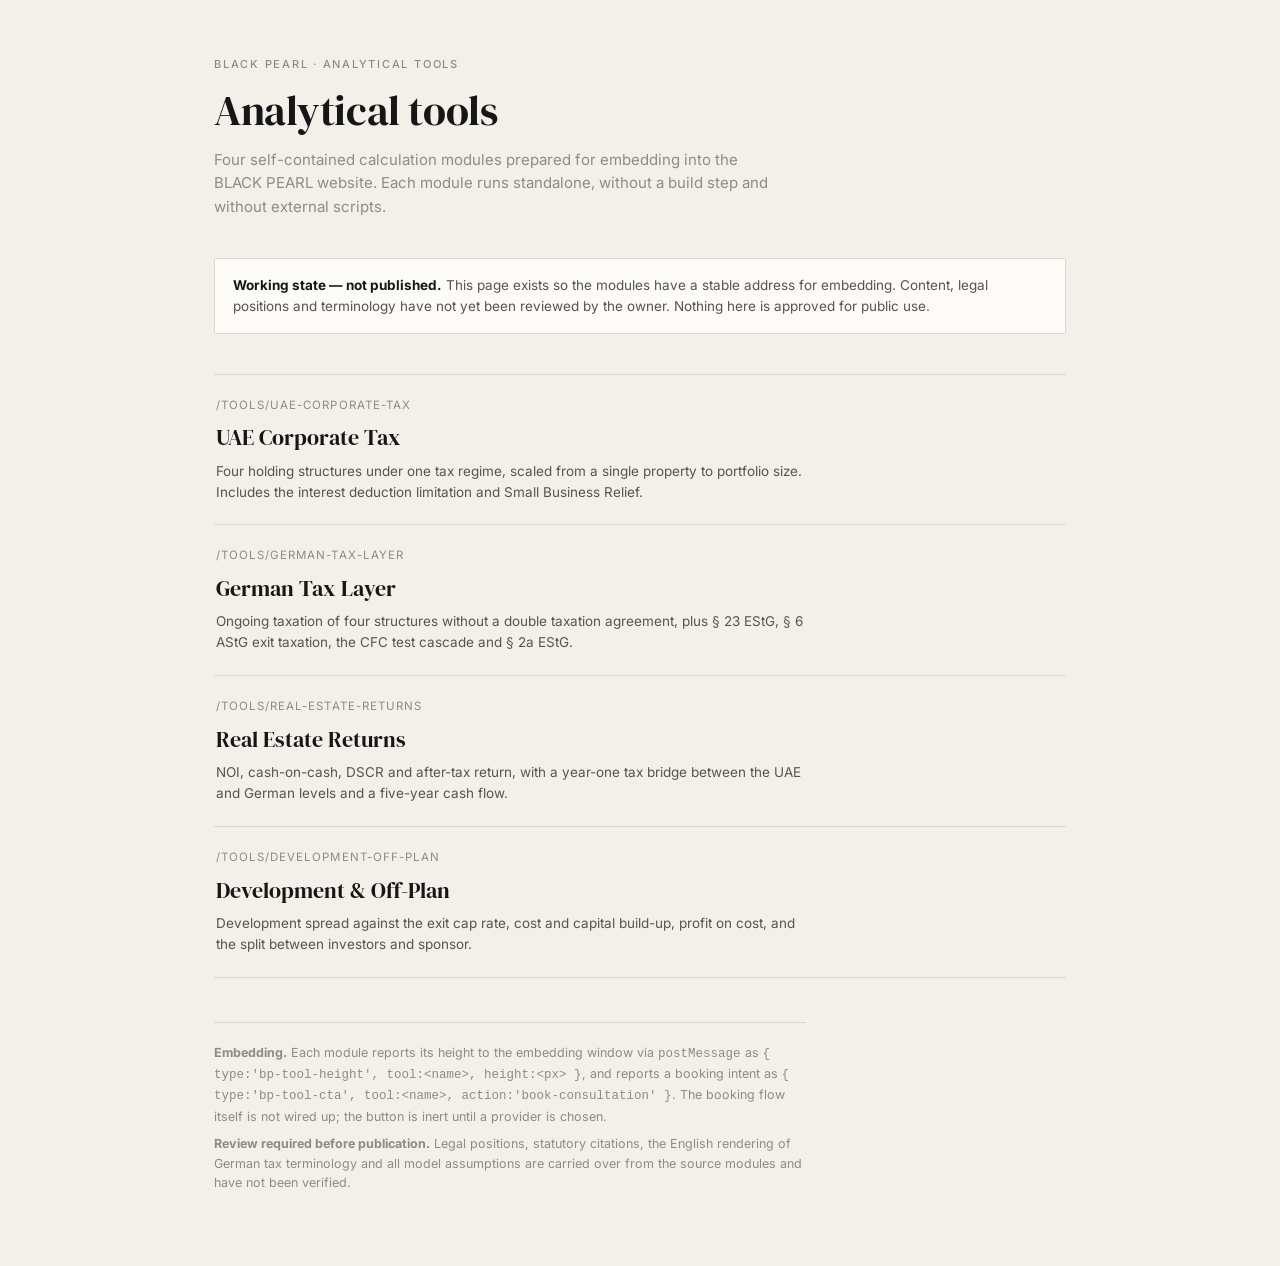
==== index.html @ 0fa761eb "Add files via upload" ====
<!DOCTYPE html><html lang="en"><head>
<meta charset="utf-8">
<meta name="viewport" content="width=device-width,initial-scale=1,viewport-fit=cover">
<title>Analytical Tools — BLACK PEARL</title>
<meta name="robots" content="noindex,nofollow">
<link rel="preconnect" href="https://fonts.googleapis.com"><link rel="preconnect" href="https://fonts.gstatic.com" crossorigin>
<link href="https://fonts.googleapis.com/css2?family=DM+Serif+Display&family=Inter:wght@400;500;600&display=swap" rel="stylesheet">
<style>
:root{
  --paper:#F3F0EA; --panel:#FCFBF8; --ink:#161616; --muted:#8E8B86; --rule:#DCD8D0;
  --dark:#0B0B0B; --light:#F4F1EB; --accent:#2E4A43;
  --serif:"DM Serif Display", Georgia, "Times New Roman", serif;
  --sans:"Inter", "Segoe UI", system-ui, -apple-system, sans-serif;
}
*{box-sizing:border-box}
html,body{margin:0;background:var(--paper);color:var(--ink);font-family:var(--sans);font-size:15px;line-height:1.55}
.wrap{max-width:900px;margin:0 auto;padding:56px 24px 72px}
.eyebrow{font-size:11px;font-weight:500;letter-spacing:.16em;text-transform:uppercase;color:var(--muted);margin:0 0 14px}
h1{font-family:var(--serif);font-weight:400;font-size:clamp(30px,4vw,42px);line-height:1.12;margin:0 0 14px;letter-spacing:-.01em}
.lead{max-width:62ch;color:var(--muted);margin:0 0 40px}
.note{border:1px solid var(--rule);background:var(--panel);border-radius:2px;padding:16px 18px;margin:0 0 40px;font-size:13.5px;color:#57544E}
.note b{color:var(--ink)}
.list{border-top:1px solid var(--rule)}
.item{display:block;text-decoration:none;color:inherit;border-bottom:1px solid var(--rule);padding:22px 2px;transition:background .15s}
.item:hover{background:var(--panel)}
.route{font-size:11.5px;letter-spacing:.09em;text-transform:uppercase;color:var(--muted);margin:0 0 6px}
.name{font-family:var(--serif);font-weight:400;font-size:22px;margin:0 0 6px}
.desc{margin:0;font-size:13.5px;color:#57544E;max-width:66ch}
.foot{margin-top:44px;padding-top:20px;border-top:1px solid var(--rule);font-size:12.5px;color:var(--muted);max-width:74ch}
.foot p{margin:0 0 8px}
</style></head><body>
<div class="wrap">
  <p class="eyebrow">BLACK PEARL · Analytical Tools</p>
  <h1>Analytical tools</h1>
  <p class="lead">Four self-contained calculation modules prepared for embedding into the BLACK PEARL website. Each module runs standalone, without a build step and without external scripts.</p>

  <div class="note">
    <b>Working state — not published.</b> This page exists so the modules have a stable
    address for embedding. Content, legal positions and terminology have not yet been
    reviewed by the owner. Nothing here is approved for public use.
  </div>

  <div class="list">
    <a class="item" href="uae-corporate-tax.html">
      <p class="route">/tools/uae-corporate-tax</p>
      <p class="name">UAE Corporate Tax</p>
      <p class="desc">Four holding structures under one tax regime, scaled from a single property to portfolio size. Includes the interest deduction limitation and Small Business Relief.</p>
    </a>
    <a class="item" href="german-tax-layer.html">
      <p class="route">/tools/german-tax-layer</p>
      <p class="name">German Tax Layer</p>
      <p class="desc">Ongoing taxation of four structures without a double taxation agreement, plus § 23 EStG, § 6 AStG exit taxation, the CFC test cascade and § 2a EStG.</p>
    </a>
    <a class="item" href="real-estate-returns.html">
      <p class="route">/tools/real-estate-returns</p>
      <p class="name">Real Estate Returns</p>
      <p class="desc">NOI, cash-on-cash, DSCR and after-tax return, with a year-one tax bridge between the UAE and German levels and a five-year cash flow.</p>
    </a>
    <a class="item" href="development-off-plan.html">
      <p class="route">/tools/development-off-plan</p>
      <p class="name">Development &amp; Off-Plan</p>
      <p class="desc">Development spread against the exit cap rate, cost and capital build-up, profit on cost, and the split between investors and sponsor.</p>
    </a>
  </div>

  <div class="foot">
    <p><b>Embedding.</b> Each module reports its height to the embedding window via
      <code>postMessage</code> as <code>{ type:'bp-tool-height', tool:&lt;name&gt;, height:&lt;px&gt; }</code>,
      and reports a booking intent as <code>{ type:'bp-tool-cta', tool:&lt;name&gt;, action:'book-consultation' }</code>.
      The booking flow itself is not wired up; the button is inert until a provider is chosen.</p>
    <p><b>Review required before publication.</b> Legal positions, statutory citations, the
      English rendering of German tax terminology and all model assumptions are carried over
      from the source modules and have not been verified.</p>
  </div>
</div>
</body></html>
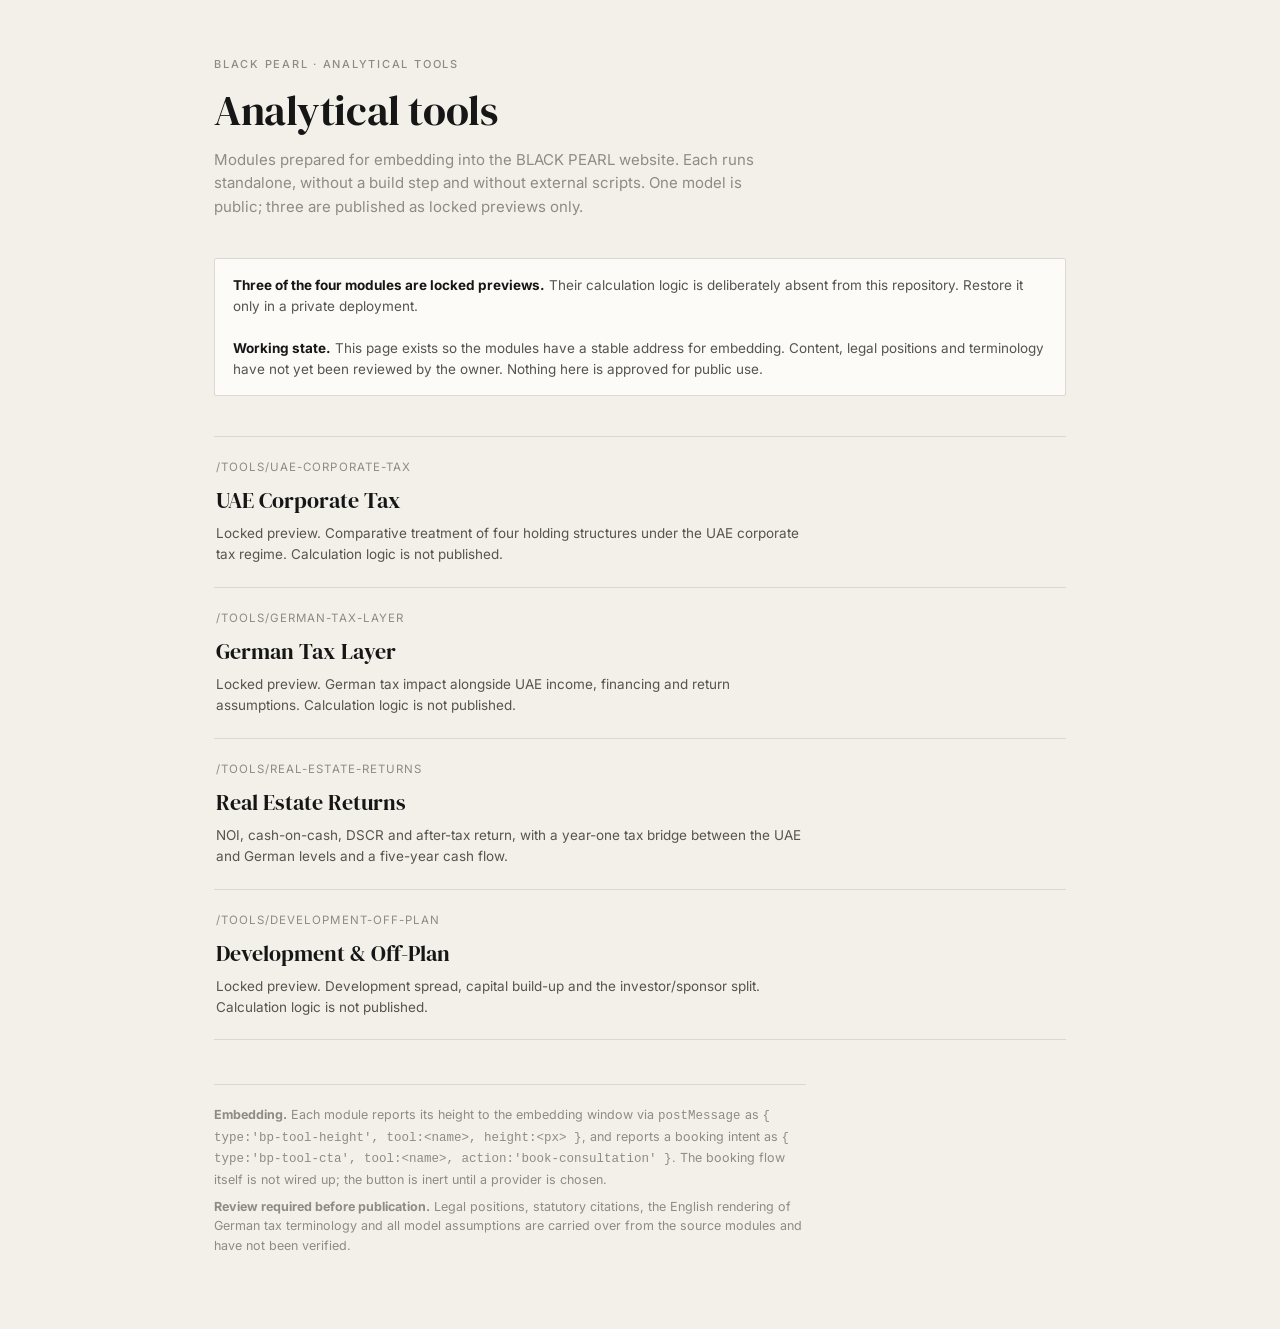
==== commit 7d750861: "Add files via upload" ====
--- a/index.html
+++ b/index.html
@@ -32,10 +32,11 @@
 <div class="wrap">
   <p class="eyebrow">BLACK PEARL · Analytical Tools</p>
   <h1>Analytical tools</h1>
-  <p class="lead">Four self-contained calculation modules prepared for embedding into the BLACK PEARL website. Each module runs standalone, without a build step and without external scripts.</p>
+  <p class="lead">Modules prepared for embedding into the BLACK PEARL website. Each runs standalone, without a build step and without external scripts. One model is public; three are published as locked previews only.</p>
 
   <div class="note">
-    <b>Working state — not published.</b> This page exists so the modules have a stable
+    <b>Three of the four modules are locked previews.</b> Their calculation logic is deliberately
+    absent from this repository. Restore it only in a private deployment.<br><br><b>Working state.</b> This page exists so the modules have a stable
     address for embedding. Content, legal positions and terminology have not yet been
     reviewed by the owner. Nothing here is approved for public use.
   </div>
@@ -44,12 +45,12 @@
     <a class="item" href="uae-corporate-tax.html">
       <p class="route">/tools/uae-corporate-tax</p>
       <p class="name">UAE Corporate Tax</p>
-      <p class="desc">Four holding structures under one tax regime, scaled from a single property to portfolio size. Includes the interest deduction limitation and Small Business Relief.</p>
+      <p class="desc">Locked preview. Comparative treatment of four holding structures under the UAE corporate tax regime. Calculation logic is not published.</p>
     </a>
     <a class="item" href="german-tax-layer.html">
       <p class="route">/tools/german-tax-layer</p>
       <p class="name">German Tax Layer</p>
-      <p class="desc">Ongoing taxation of four structures without a double taxation agreement, plus § 23 EStG, § 6 AStG exit taxation, the CFC test cascade and § 2a EStG.</p>
+      <p class="desc">Locked preview. German tax impact alongside UAE income, financing and return assumptions. Calculation logic is not published.</p>
     </a>
     <a class="item" href="real-estate-returns.html">
       <p class="route">/tools/real-estate-returns</p>
@@ -59,7 +60,7 @@
     <a class="item" href="development-off-plan.html">
       <p class="route">/tools/development-off-plan</p>
       <p class="name">Development &amp; Off-Plan</p>
-      <p class="desc">Development spread against the exit cap rate, cost and capital build-up, profit on cost, and the split between investors and sponsor.</p>
+      <p class="desc">Locked preview. Development spread, capital build-up and the investor/sponsor split. Calculation logic is not published.</p>
     </a>
   </div>
 
